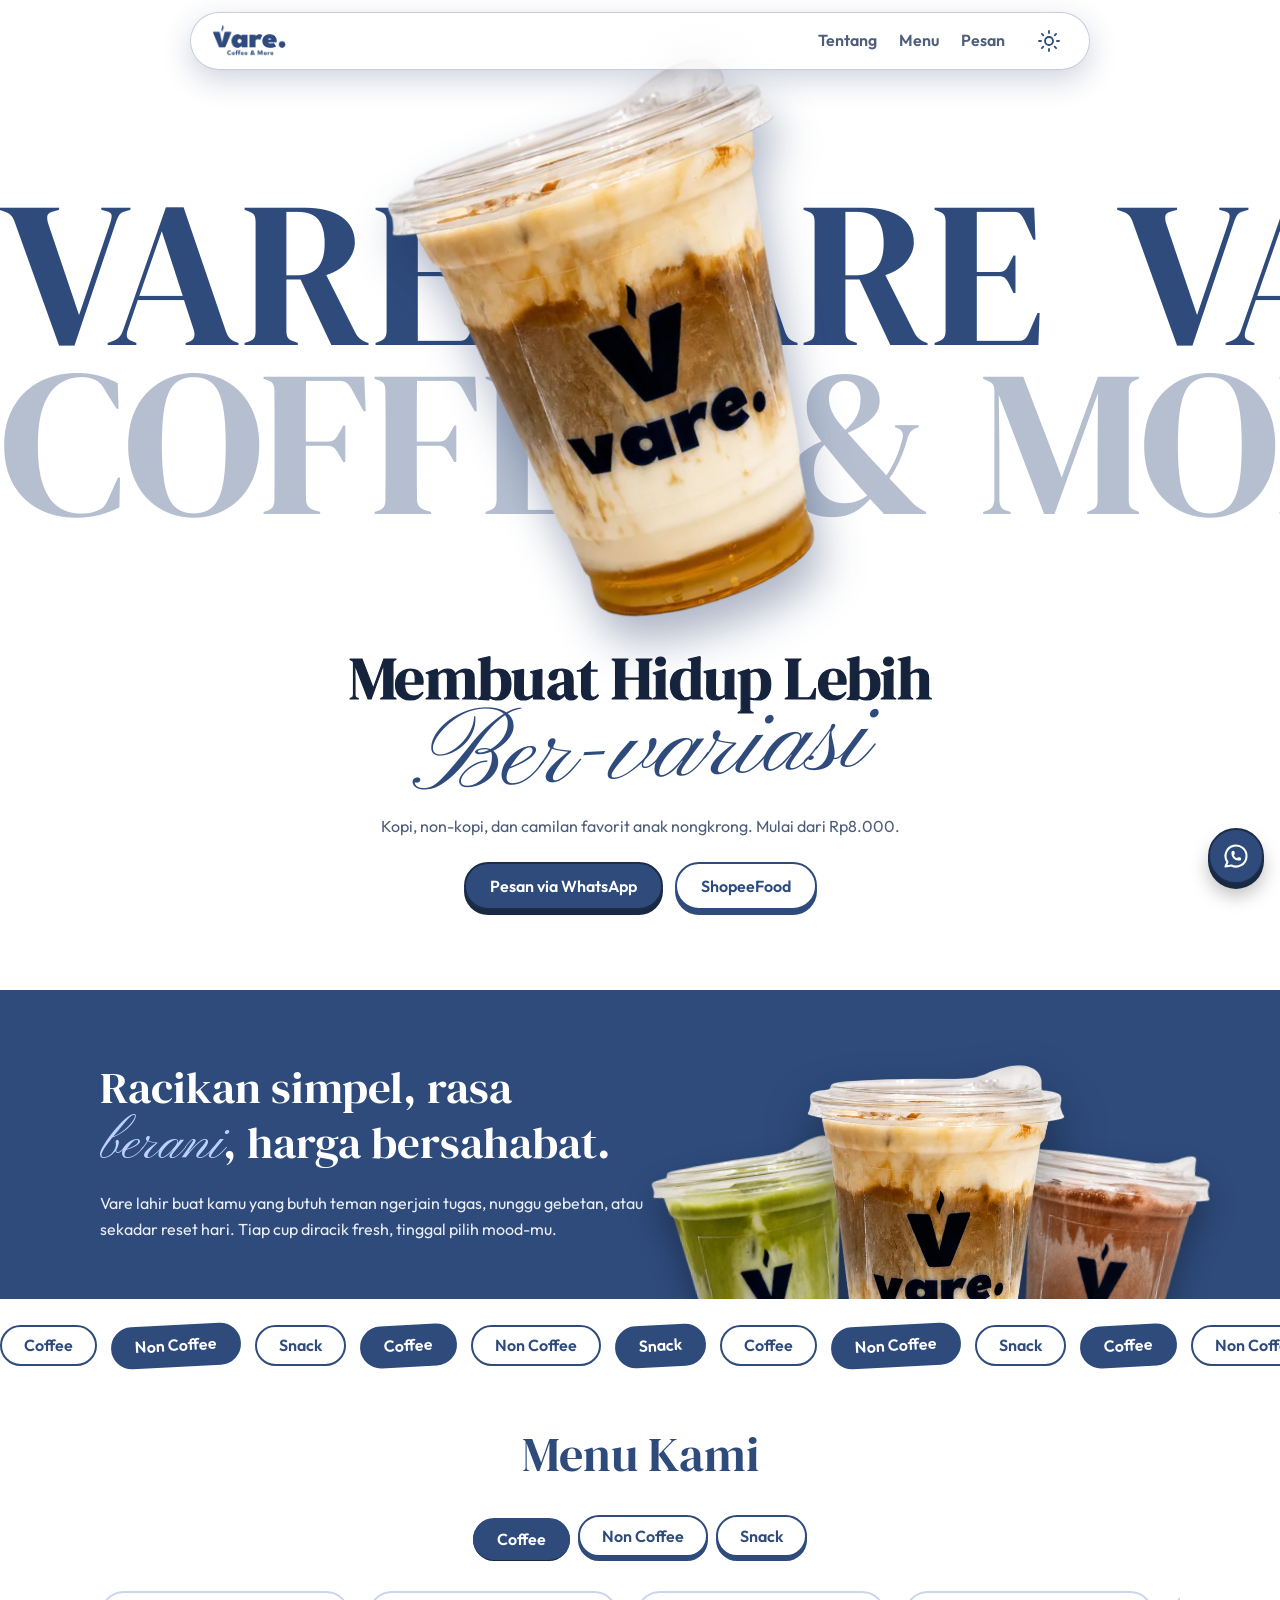
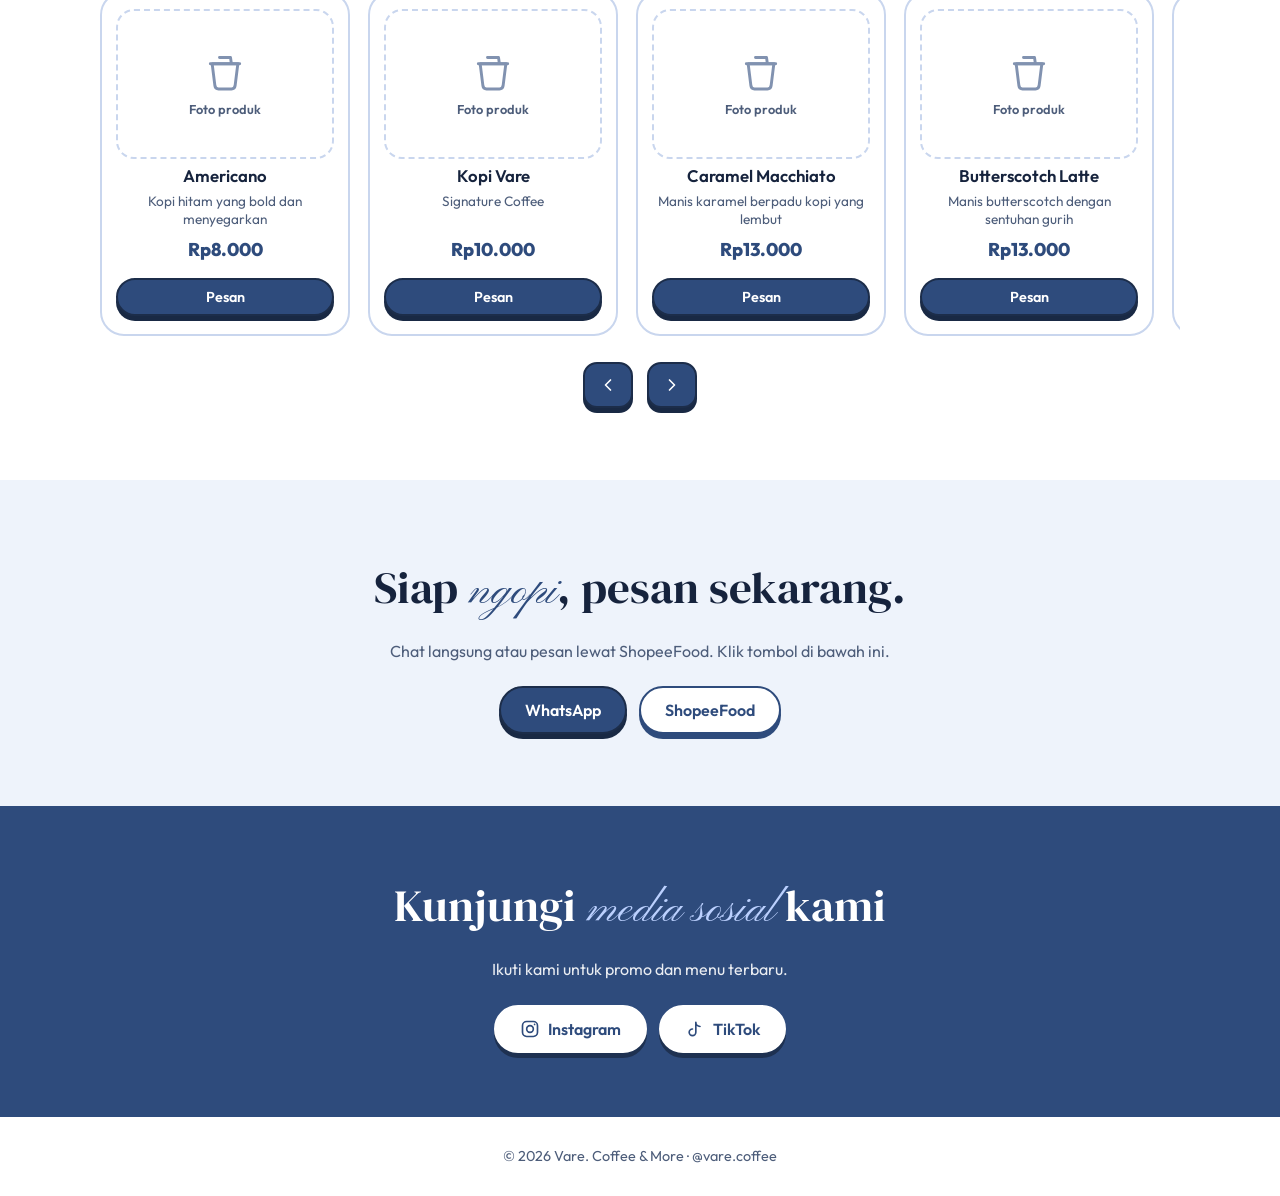
==== vare-coffee/index.html @ fc771af9 "Vare Coffee" ====
<!DOCTYPE html>
<html lang="id" data-theme="light">
<head>
<meta charset="utf-8">
<meta name="viewport" content="width=device-width, initial-scale=1, viewport-fit=cover">
<title>Vare. Coffee &amp; More</title>
<meta name="description" content="Vare. Coffee &amp; More: kopi, non-kopi, dan camilan favorit. Mulai dari Rp8.000. Pesan lewat WhatsApp atau ShopeeFood.">
<meta property="og:title" content="Vare. Coffee &amp; More"><meta property="og:description" content="Membuat hidup lebih ber-variasi. Mulai dari Rp8.000."><meta property="og:image" content="assets/img/latte.webp">
<link rel="icon" type="image/webp" href="assets/img/logo.webp">
<link rel="preconnect" href="https://fonts.googleapis.com"><link rel="preconnect" href="https://fonts.gstatic.com" crossorigin>
<link href="https://fonts.googleapis.com/css2?family=DM+Serif+Display:ital@0;1&family=Outfit:wght@400;600;800&family=Pinyon+Script&display=swap" rel="stylesheet">
<link rel="stylesheet" href="css/style.css">
</head>
<body>
<header><div class="wrap">
<a href="#top" aria-label="Vare Coffee & More, beranda"><img class="logo" src="assets/img/logo.webp" alt="Vare. Coffee &amp; More"></a>
<nav><a href="#tentang">Tentang</a><a href="#menu">Menu</a><a href="#pesan">Pesan</a>
<button id="theme" aria-label="Ganti mode gelap/terang" title="Ganti tema"><span class="ti sun"><svg viewBox="0 0 24 24" aria-hidden="true"><circle cx="12" cy="12" r="4"/><path d="M12 2v2M12 20v2M4.9 4.9l1.4 1.4M17.7 17.7l1.4 1.4M2 12h2M20 12h2M4.9 19.1l1.4-1.4M17.7 6.3l1.4-1.4"/></svg></span><span class="ti moon"><svg viewBox="0 0 24 24" aria-hidden="true"><path d="M21 12.8A9 9 0 1 1 11.2 3a7 7 0 0 0 9.8 9.8z"/></svg></span></button></nav>
</div></header>

<main id="top">
<section class="hero" aria-label="Beranda">
<div aria-hidden="true"><div class="mq"><span>Vare</span><span>Vare</span><span>Vare</span><span>Vare</span><span>Vare</span><span>Vare</span><span>Vare</span><span>Vare</span></div>
<div class="mq r"><span>Coffee</span><span>&amp; More</span><span>Coffee</span><span>&amp; More</span><span>Coffee</span><span>&amp; More</span><span>Coffee</span><span>&amp; More</span></div></div>
<div class="cupbox"><img id="heroCup" class="cup" src="assets/img/latte.webp" alt="Es kopi susu Vare dengan lapisan karamel"></div>
<h1 class="tag"><span class="b">Membuat Hidup Lebih</span><span class="script">Ber-variasi</span></h1>
<p class="sub">Kopi, non-kopi, dan camilan favorit anak nongkrong. Mulai dari Rp8.000.</p>
<div class="cta"><a class="btn" id="waHero" href="#" target="_blank" rel="noopener">Pesan via WhatsApp</a><a class="btn ghost" href="https://shopee.co.id/universal-link/now-food/shop/23348919?deep_and_deferred=1&shareChannel=copy_link" target="_blank" rel="noopener">ShopeeFood</a></div>
</section>

<section class="band" id="tentang"><div class="wrap">
<div class="rv"><h2 class="serif">Racikan simpel, rasa <span class="script">berani</span>, harga bersahabat.</h2>
<p>Vare lahir buat kamu yang butuh teman ngerjain tugas, nunggu gebetan, atau sekadar reset hari. Tiap cup diracik fresh, tinggal pilih mood-mu.</p></div>
<div class="stack rv"><img src="assets/img/matcha.webp" alt="Matcha latte" loading="lazy"><img src="assets/img/latte.webp" alt="Latte karamel" loading="lazy"><img src="assets/img/choco.webp" alt="Es coklat" loading="lazy"></div>
</div></section>

<div class="ribbon" aria-hidden="true"><div id="rib"></div></div>

<section class="menu" id="menu"><div class="wrap">
<h2 class="serif rv">Menu Kami</h2>
<div class="tabs" role="tablist" aria-label="Kategori menu" id="tabs"></div>
<div class="grid" id="grid" role="tabpanel" aria-live="polite"></div>
<div class="arrows"><button class="btn arr" id="prev" aria-label="Geser ke kiri"><svg viewBox="0 0 24 24" aria-hidden="true"><path d="M15 6l-6 6 6 6"/></svg></button><button class="btn arr" id="next" aria-label="Geser ke kanan"><svg viewBox="0 0 24 24" aria-hidden="true"><path d="M9 6l6 6-6 6"/></svg></button></div>
</div></section>

<section class="order" id="pesan"><div class="wrap rv">
<h2 class="serif">Siap <span class="script">ngopi</span>, pesan sekarang.</h2>
<p style="color:var(--mut);margin-bottom:22px">Chat langsung atau pesan lewat ShopeeFood. Klik tombol di bawah ini.</p>
<div class="cta"><a class="btn" id="waOrder" href="#" target="_blank" rel="noopener">WhatsApp</a><a class="btn ghost" href="https://shopee.co.id/universal-link/now-food/shop/23348919?deep_and_deferred=1&shareChannel=copy_link" target="_blank" rel="noopener">ShopeeFood</a></div>
</div></section>
<section class="social"><div class="wrap rv"><h2 class="serif">Kunjungi <span class="script">media sosial</span> kami</h2><p>Ikuti kami untuk promo dan menu terbaru.</p>
<div class="cta"><a class="btn ghost" href="https://www.instagram.com/vare.coffee?vrfl=NjV4NnVjeDljdmRl" target="_blank" rel="noopener"><svg viewBox="0 0 24 24" aria-hidden="true"><rect x="3" y="3" width="18" height="18" rx="5"/><circle cx="12" cy="12" r="4"/><path d="M17.5 6.5h.01"/></svg>Instagram</a><a class="btn ghost" href="https://www.tiktok.com/@vare.coffee?is_from_webapp=1&amp;sender_device=pc" target="_blank" rel="noopener"><svg viewBox="0 0 24 24" aria-hidden="true"><path d="M9 12a4 4 0 1 0 4 4V4a5 5 0 0 0 5 5"/></svg>TikTok</a></div>
</div></section>
</main>

<footer><div class="wrap">© <span id="yr"></span> Vare. Coffee &amp; More · @vare.coffee</div></footer>
<a class="fab" id="waFab" href="#" target="_blank" rel="noopener" aria-label="Chat WhatsApp"><svg viewBox="0 0 24 24" aria-hidden="true"><path d="M3 21l1.65-3.8a9 9 0 1 1 3.4 2.9L3 21"/><path d="M9 10a.5.5 0 0 0 1 0V9a.5.5 0 0 0-1 0v1a5 5 0 0 0 5 5h1a.5.5 0 0 0 0-1h-1a.5.5 0 0 0 0 1"/></svg></a>


<script type="module" src="js/main.js"></script>
</body>
</html>
---- vare-coffee/css/style.css ----
:root{--bg:#fff;--bg2:#eef3fb;--tx:#16233d;--mut:#4d5d7a;--pri:#2e4b7c;--on-pri:#fff;--sec:#dbe6fa;--card:#fff;--ln:#c9d6ee;--blob:#dbe6fa;--band:#2e4b7c;--on-band:#fff;--hl:#bcd1ff;box-sizing:border-box;padding-top:env(safe-area-inset-top,0px);padding-bottom:env(safe-area-inset-bottom,0px);color-scheme:light}
@media(prefers-color-scheme:dark){:root:not([data-theme="light"]){--bg:#0b1424;--bg2:#101c33;--tx:#e9effb;--mut:#a9b9d6;--pri:#9dbcff;--on-pri:#0b1424;--sec:#1b2e52;--card:#13213b;--ln:#27406b;--blob:#1b2e52;--band:#16294c;--on-band:#fff;--hl:#9dbcff;color-scheme:dark}}
:root[data-theme="dark"]{--bg:#0b1424;--bg2:#101c33;--tx:#e9effb;--mut:#a9b9d6;--pri:#9dbcff;--on-pri:#0b1424;--sec:#1b2e52;--card:#13213b;--ln:#27406b;--blob:#1b2e52;--band:#16294c;--on-band:#fff;--hl:#9dbcff;color-scheme:dark}
*,*::before,*::after{box-sizing:border-box;margin:0}
html{scroll-behavior:smooth;scroll-padding-top:calc(84px + env(safe-area-inset-top,0px))}
body{background:var(--bg);color:var(--tx);font:400 1rem/1.6 Outfit,system-ui,sans-serif;overflow-x:hidden;transition:background .4s,color .4s}
img{max-width:100%;display:block}
a{color:inherit}
:focus-visible{outline:3px solid var(--pri);outline-offset:3px;border-radius:8px}
.serif{font-family:"DM Serif Display",Georgia,serif;font-weight:400}
.script{font-family:"Pinyon Script","Brush Script MT",cursive;color:var(--pri)}
.wrap{max-width:1120px;margin:0 auto;padding:0 20px}
.btn{display:inline-flex;align-items:center;justify-content:center;gap:8px;border:2px solid color-mix(in srgb,var(--pri) 60%,#000);background:var(--pri);color:var(--on-pri);padding:12px 24px;border-radius:999px;font:600 1rem Outfit,sans-serif;text-decoration:none;cursor:pointer;box-shadow:0 5px 0 color-mix(in srgb,var(--pri) 55%,#000);transition:transform .12s,box-shadow .12s}
.btn:hover{transform:translateY(-2px);box-shadow:0 7px 0 color-mix(in srgb,var(--pri) 55%,#000)}
.btn:active{transform:translateY(4px);box-shadow:0 1px 0 color-mix(in srgb,var(--pri) 55%,#000)}
.btn.ghost{background:var(--card);color:var(--pri);border-color:var(--pri);box-shadow:0 5px 0 var(--pri)}
.btn.ghost:hover{box-shadow:0 7px 0 var(--pri)}
.btn.ghost:active{box-shadow:0 1px 0 var(--pri)}
.btn svg{width:20px;height:20px;fill:none;stroke:currentColor;stroke-width:2;stroke-linecap:round;stroke-linejoin:round}
.btn.sm{padding:8px 16px;font-size:.9rem}
header{position:fixed;top:calc(12px + env(safe-area-inset-top,0px));left:50%;translate:-50% 0;z-index:40;width:min(900px,calc(100% - 24px));border-radius:999px;background:color-mix(in srgb,var(--bg) 40%,transparent);backdrop-filter:blur(18px) saturate(170%);-webkit-backdrop-filter:blur(18px) saturate(170%);border:1px solid color-mix(in srgb,var(--pri) 28%,transparent);box-shadow:0 10px 30px rgba(20,40,90,.2),inset 0 1px 0 rgba(255,255,255,.45)}
header .wrap{display:flex;align-items:center;justify-content:space-between;height:56px;gap:12px;padding:0 18px 0 22px}
.logo{height:32px;width:auto}
:root[data-theme="dark"] .logo{filter:brightness(0) invert(1) opacity(.92)}
nav{display:flex;gap:22px;align-items:center}
nav a{text-decoration:none;font-weight:600;color:var(--mut)}
nav a:hover{color:var(--pri)}
#theme{position:relative;width:44px;height:44px;border:0;border-radius:50%;background:transparent;color:var(--pri);cursor:pointer;overflow:hidden}
#theme .ti{position:absolute;inset:0;display:grid;place-items:center;transition:transform .55s cubic-bezier(.5,-.4,.3,1.4),opacity .4s}
#theme svg{width:24px;height:24px;fill:none;stroke:currentColor;stroke-width:1.8;stroke-linecap:round;stroke-linejoin:round}
.sun{transform:translateY(0) rotate(0);transition-delay:.18s!important}.moon{transform:translateY(130%);transition-delay:0s!important}
:root[data-theme="dark"] .sun{transform:translateY(130%) rotate(-80deg);transition-delay:0s!important}
:root[data-theme="dark"] .moon{transform:translateY(0);transition-delay:.18s!important}
@media(max-width:640px){nav a{display:none}}
.hero{position:relative;text-align:center;padding:calc(96px + max(0px,0.665*min(400px,80vw) - 0.85*clamp(5rem,20vw,13rem))) 0 80px;overflow:hidden}
.mq{display:flex;width:max-content;animation:mq 28s linear infinite;font:400 clamp(5rem,20vw,13rem)/.85 "DM Serif Display",serif;color:var(--pri);text-transform:uppercase;white-space:nowrap;user-select:none}
.mq.r{animation-direction:reverse;margin-top:-.04em;opacity:.35}
.mq span{padding-right:.35em}
@keyframes mq{to{transform:translateX(-50%)}}
.cupbox{position:relative;width:min(400px,80vw);margin:calc(-0.85*clamp(5rem,20vw,13rem) - 0.665*min(400px,80vw)) auto 0}
.cup{position:relative;z-index:1;rotate:-18deg;animation:fl 5s ease-in-out infinite;transition:transform .15s;filter:drop-shadow(0 26px 22px rgba(20,40,90,.35))}
@keyframes fl{50%{translate:0 -14px}}
.tag{margin:34px auto 12px;max-width:760px;display:flex;flex-direction:column;align-items:center;line-height:1;font-weight:400}
.tag .b{font:400 clamp(2rem,7.6vw,3.8rem)/1.05 "DM Serif Display",Georgia,serif;letter-spacing:-.01em;color:var(--tx);-webkit-text-stroke:1.2px currentColor}
.tag .script{font-size:clamp(3.4rem,15vw,7rem);line-height:.9;margin-top:-.08em;transform:rotate(-3deg)}
.hero p.sub{color:var(--mut);max-width:520px;margin:0 auto 22px}
.cta{display:flex;gap:12px;justify-content:center;flex-wrap:wrap}
.band{position:relative;z-index:3;background:var(--band);color:var(--on-band);padding:72px 0 0}
.band .wrap>div:first-child{padding-bottom:56px}
.band .wrap{display:grid;gap:32px;grid-template-columns:1fr;align-items:center}
@media(min-width:760px){.band .wrap{grid-template-columns:1.2fr 1fr}}
.band h2{font-size:clamp(1.8rem,5vw,2.8rem);line-height:1.15}
.band .script{color:var(--hl);font-size:1.25em}
.band p{margin-top:14px;opacity:.9}
.stack{--h:min(46vw,260px);translate:0 calc(var(--h)*-.1);display:flex;align-items:flex-end;justify-content:center;margin:calc(var(--h)*.3 + 20px) 0 calc(var(--h)*-.5)}
.stack img{flex:none;height:var(--h);width:auto;max-width:none;margin-left:calc(var(--h)*-.2);transform-origin:50% 100%;filter:drop-shadow(0 18px 18px rgba(0,0,0,.35));transition:transform .35s cubic-bezier(.3,1.5,.5,1)}
.stack img:first-child{margin-left:0}
.stack img:nth-child(1){transform:rotate(-8deg)}.stack img:nth-child(2){position:relative;z-index:2;transform:scale(1.3)}.stack img:nth-child(3){transform:rotate(8deg)}
.stack img:hover{transform:translateY(-14px) rotate(0) scale(1.1);z-index:3}
.stack img:nth-child(2):hover{transform:translateY(-14px) scale(1.38)}
@media(min-width:760px){.stack{align-self:end;margin-top:0}}
.ribbon{position:relative;z-index:4;background:var(--bg);overflow:hidden;padding:26px 0}
.ribbon div{display:flex;gap:14px;width:max-content;animation:mq 22s linear infinite}
.ribbon span{border:2px solid var(--pri);border-radius:999px;padding:6px 22px;font-weight:600;color:var(--pri);white-space:nowrap}
.ribbon span:nth-child(even){background:var(--pri);color:var(--on-pri);transform:rotate(-3deg)}
section.menu{position:relative;z-index:4;background:var(--bg);padding:24px 0 72px}
.menu h2{text-align:center;font-size:clamp(2rem,6vw,3rem);color:var(--pri)}
.tabs{display:flex;gap:8px;justify-content:center;flex-wrap:nowrap;margin:22px 0 22px}
.tab{border:2px solid var(--pri);background:var(--card);color:var(--pri);border-radius:999px;padding:9px clamp(12px,3.6vw,22px);font:600 clamp(.82rem,3.6vw,1rem) Outfit,sans-serif;white-space:nowrap;cursor:pointer;box-shadow:0 4px 0 var(--pri);transition:.15s}
.tab[aria-selected="true"]{background:var(--pri);color:var(--on-pri);transform:translateY(3px);box-shadow:0 1px 0 color-mix(in srgb,var(--pri) 55%,#000)}
.grid{display:flex;gap:18px;overflow-x:auto;scroll-snap-type:x mandatory;scroll-behavior:smooth;padding:12px 4px 20px;scrollbar-width:none;-webkit-overflow-scrolling:touch}
.grid::-webkit-scrollbar{display:none}
.grid .card{flex:0 0 clamp(210px,72vw,250px);scroll-snap-align:start}
.grid .empty{flex:1}
.arrows{display:flex;gap:14px;justify-content:center;margin-top:6px}
.btn.arr{width:50px;height:46px;padding:0;border-radius:14px}
.btn.arr:disabled{opacity:.4;pointer-events:none}
.card{display:flex;flex-direction:column;align-items:center;text-align:center;gap:6px;background:var(--card);border:2px solid var(--ln);border-radius:24px;padding:16px 14px 18px;transition:transform .25s,border-color .25s}
.card:hover{transform:translateY(-6px) rotate(-.6deg);border-color:var(--pri)}
.thumb{position:relative;width:100%;height:150px;overflow:hidden;display:flex;flex-direction:column;align-items:center;justify-content:center;gap:6px;font:600 .8rem Outfit,sans-serif;color:var(--mut)}
.thumb img{position:absolute;inset:0;width:100%;height:100%;object-fit:contain;filter:drop-shadow(0 10px 10px rgba(20,40,90,.25));transition:transform .3s}
.thumb svg{width:44px;height:44px;fill:none;stroke:var(--pri);stroke-width:1.6;stroke-linecap:round;stroke-linejoin:round;opacity:.6}
.card:hover .thumb img{transform:scale(1.06) rotate(-3deg)}
.thumb.ph{border:2px dashed var(--ln);border-radius:18px}
.card h3{font:600 1.05rem Outfit,sans-serif}
.card p{font-size:.85rem;color:var(--mut);line-height:1.35;flex:1}
.card .btn{width:100%;margin-top:8px}
.row{display:flex;align-items:center;justify-content:space-between;gap:8px}
.price{font-weight:800;color:var(--pri);font-size:1.15rem}
.sold{opacity:.55}
.empty{text-align:center;color:var(--mut);grid-column:1/-1}
.order{background:var(--bg2);padding:72px 0;text-align:center}
.order h2,.social h2{font-size:clamp(1.8rem,5vw,2.8rem);margin-bottom:10px}
.social{background:var(--band);color:var(--on-band);padding:64px 0;text-align:center}
.social .script{color:var(--hl)}
.social p{opacity:.9;margin-bottom:22px}
.social .btn{background:#fff;color:#2e4b7c;border-color:#fff;box-shadow:0 5px 0 rgba(0,0,0,.35)}
.social .btn:hover{box-shadow:0 7px 0 rgba(0,0,0,.35)}
.social .btn:active{box-shadow:0 1px 0 rgba(0,0,0,.35)}
footer{padding:28px 0;text-align:center;color:var(--mut);font-size:.9rem}
footer button{background:none;border:0;color:var(--mut);text-decoration:underline;cursor:pointer;font:inherit}
.fab{position:fixed;right:max(16px,env(safe-area-inset-right,0px));bottom:max(16px,env(safe-area-inset-bottom,0px));z-index:30;width:56px;height:56px;border-radius:50%;background:var(--pri);color:var(--on-pri);border:2px solid color-mix(in srgb,var(--pri) 60%,#000);display:grid;place-items:center;text-decoration:none;box-shadow:0 5px 0 color-mix(in srgb,var(--pri) 55%,#000),0 12px 18px rgba(0,0,0,.25);animation:pu 2.4s infinite}.fab svg{width:28px;height:28px;fill:none;stroke:currentColor;stroke-width:1.8;stroke-linecap:round;stroke-linejoin:round}
@keyframes pu{50%{transform:scale(1.08)}}
.rv{opacity:0;transform:translateY(28px);transition:opacity .7s,transform .7s}.rv.in{opacity:1;transform:none}
dialog{width:min(720px,94vw);max-height:88vh;overflow:auto;border:2px solid var(--pri);border-radius:24px;background:var(--bg);color:var(--tx);padding:22px}
dialog::backdrop{background:rgba(5,12,30,.6)}
.adm-row{display:grid;grid-template-columns:1.4fr .8fr 1fr auto auto;gap:6px;margin-bottom:8px;align-items:center}
@media(max-width:600px){.adm-row{grid-template-columns:1fr 1fr}}
input,select{font:inherit;padding:8px 10px;border-radius:10px;border:2px solid var(--ln);background:var(--card);color:var(--tx);min-width:0}
.msg{margin:10px 0;color:var(--mut);font-size:.9rem}
@media(prefers-reduced-motion:reduce){*{animation:none!important;transition:none!important;scroll-behavior:auto!important}.rv{opacity:1;transform:none}}
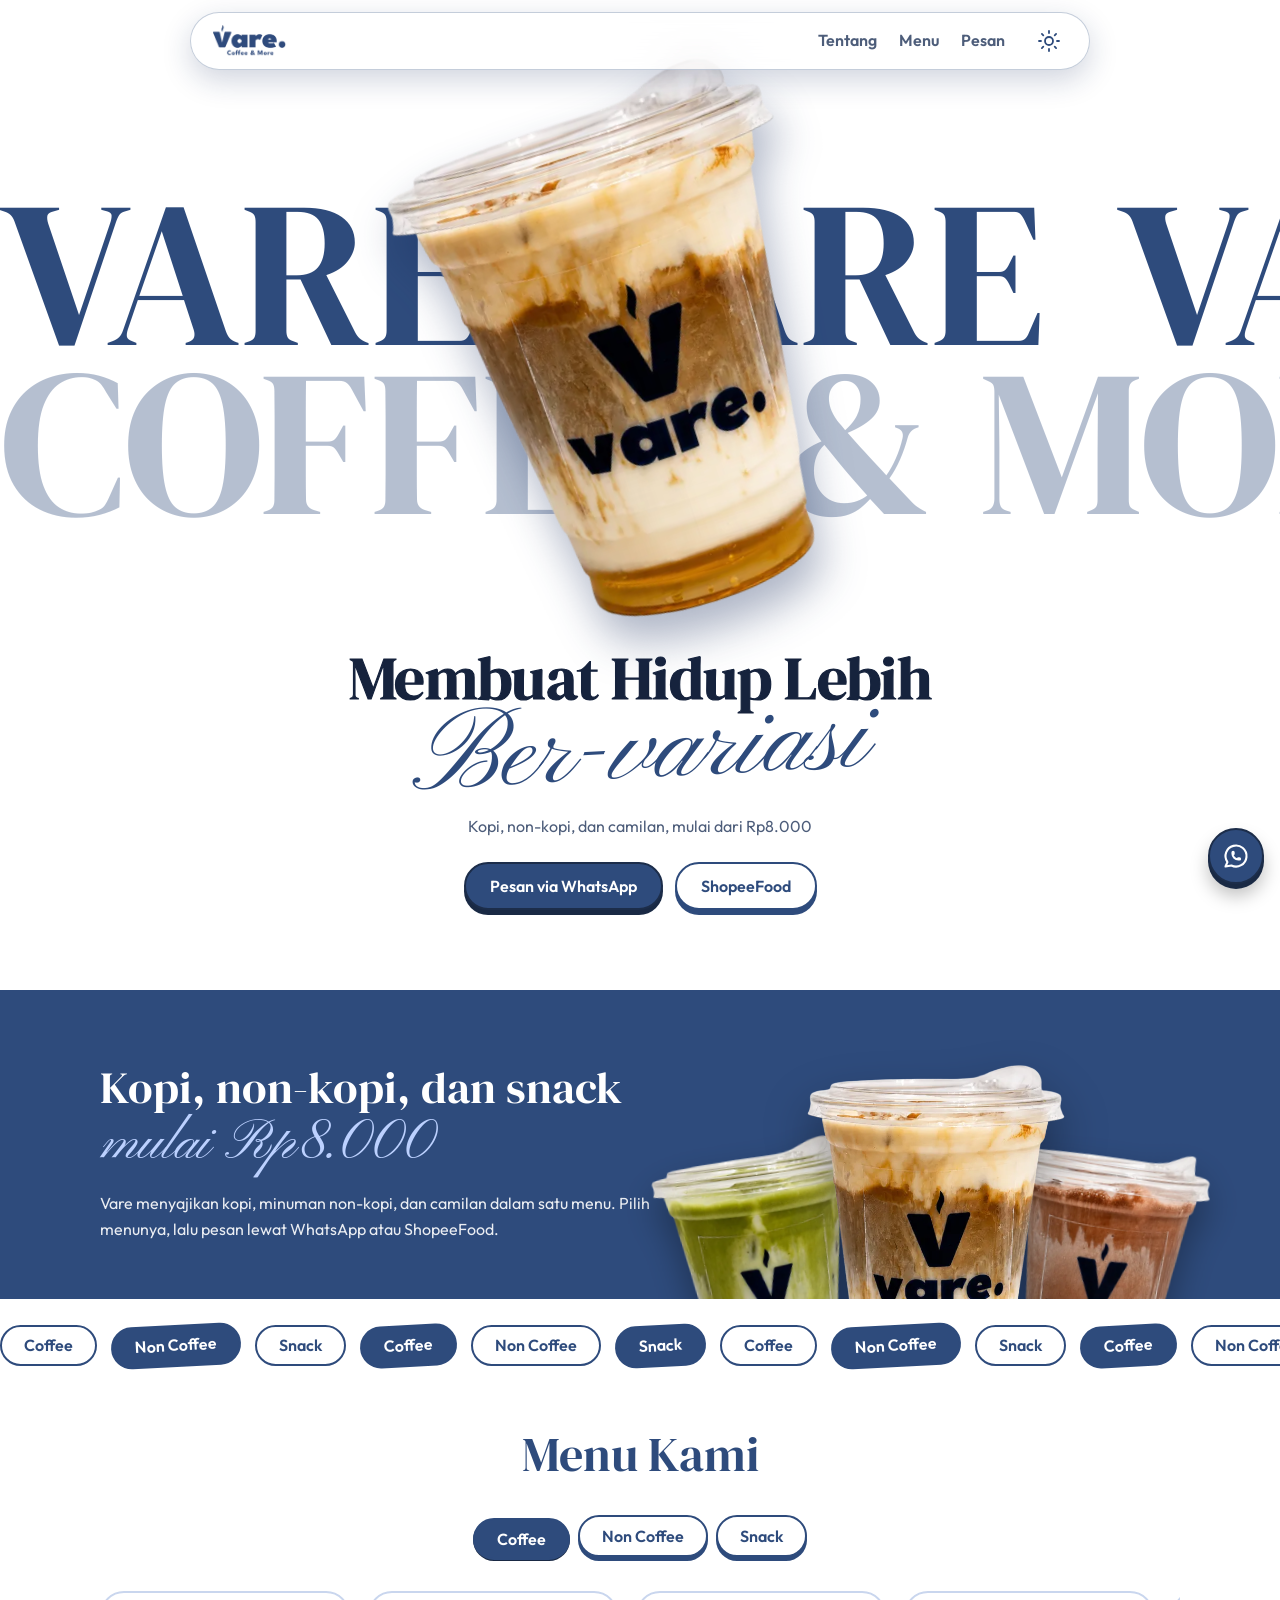
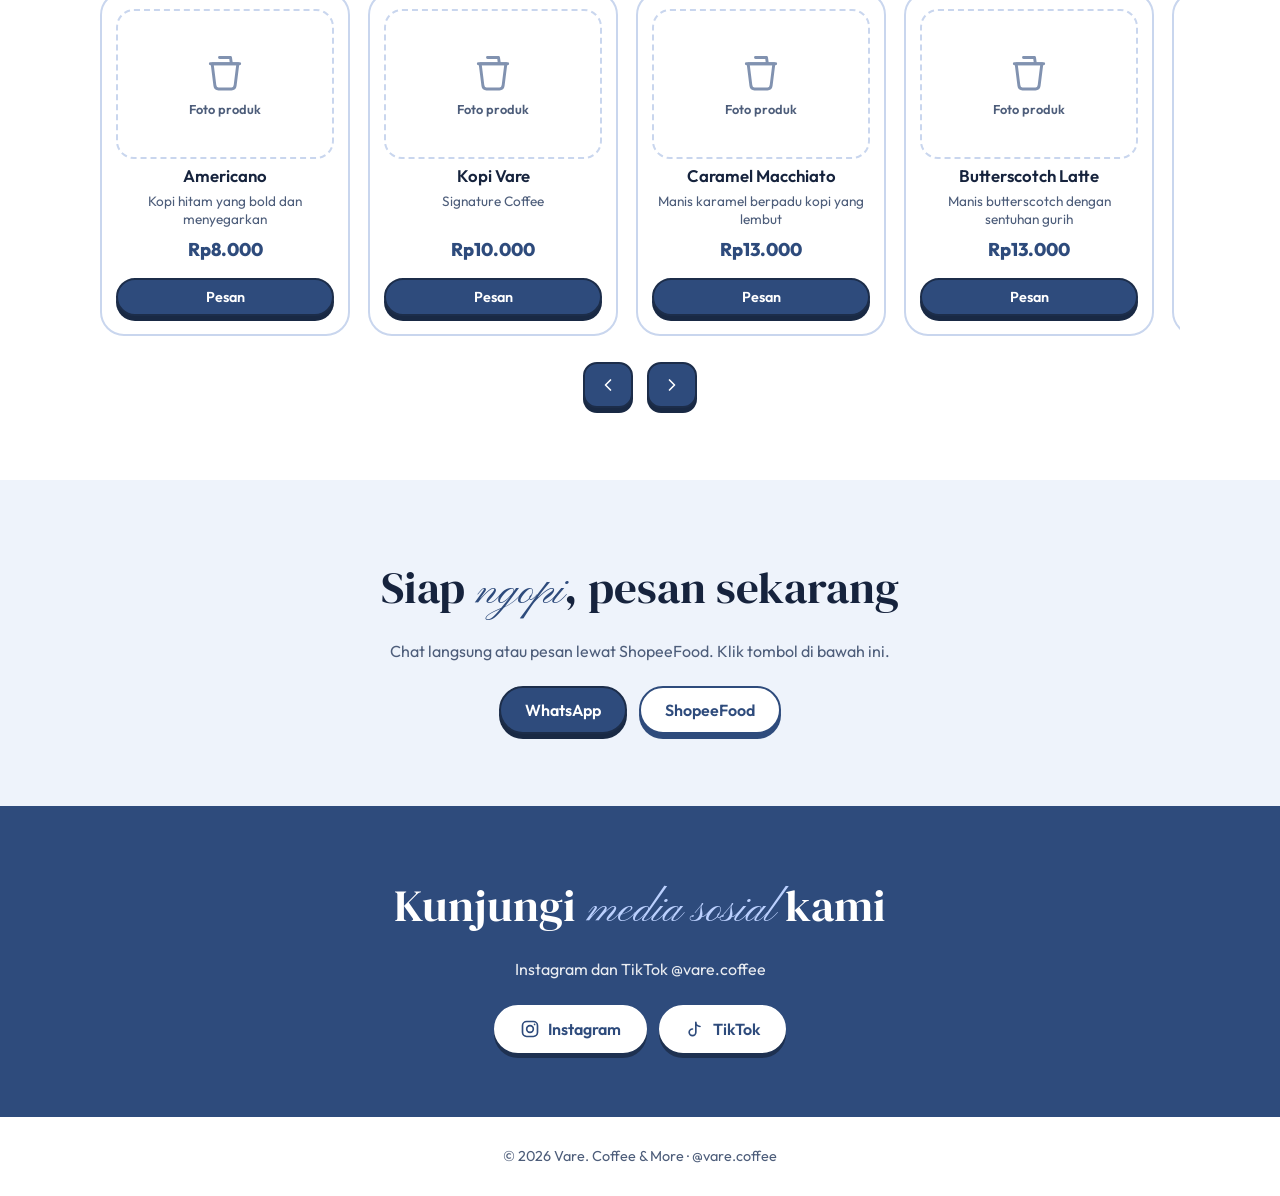
==== commit 33c2e83b: "Add files via upload" ====
--- a/vare-coffee/index.html
+++ b/vare-coffee/index.html
@@ -24,13 +24,13 @@
 <div class="mq r"><span>Coffee</span><span>&amp; More</span><span>Coffee</span><span>&amp; More</span><span>Coffee</span><span>&amp; More</span><span>Coffee</span><span>&amp; More</span></div></div>
 <div class="cupbox"><img id="heroCup" class="cup" src="assets/img/latte.webp" alt="Es kopi susu Vare dengan lapisan karamel"></div>
 <h1 class="tag"><span class="b">Membuat Hidup Lebih</span><span class="script">Ber-variasi</span></h1>
-<p class="sub">Kopi, non-kopi, dan camilan favorit anak nongkrong. Mulai dari Rp8.000.</p>
+<p class="sub">Kopi, non-kopi, dan camilan, mulai dari Rp8.000</p>
 <div class="cta"><a class="btn" id="waHero" href="#" target="_blank" rel="noopener">Pesan via WhatsApp</a><a class="btn ghost" href="https://shopee.co.id/universal-link/now-food/shop/23348919?deep_and_deferred=1&shareChannel=copy_link" target="_blank" rel="noopener">ShopeeFood</a></div>
 </section>
 
 <section class="band" id="tentang"><div class="wrap">
-<div class="rv"><h2 class="serif">Racikan simpel, rasa <span class="script">berani</span>, harga bersahabat.</h2>
-<p>Vare lahir buat kamu yang butuh teman ngerjain tugas, nunggu gebetan, atau sekadar reset hari. Tiap cup diracik fresh, tinggal pilih mood-mu.</p></div>
+<div class="rv"><h2 class="serif">Kopi, non-kopi, dan snack <span class="script">mulai Rp8.000</span></h2>
+<p>Vare menyajikan kopi, minuman non-kopi, dan camilan dalam satu menu. Pilih menunya, lalu pesan lewat WhatsApp atau ShopeeFood.</p></div>
 <div class="stack rv"><img src="assets/img/matcha.webp" alt="Matcha latte" loading="lazy"><img src="assets/img/latte.webp" alt="Latte karamel" loading="lazy"><img src="assets/img/choco.webp" alt="Es coklat" loading="lazy"></div>
 </div></section>
 
@@ -44,11 +44,11 @@
 </div></section>
 
 <section class="order" id="pesan"><div class="wrap rv">
-<h2 class="serif">Siap <span class="script">ngopi</span>, pesan sekarang.</h2>
+<h2 class="serif">Siap <span class="script">ngopi</span>, pesan sekarang</h2>
 <p style="color:var(--mut);margin-bottom:22px">Chat langsung atau pesan lewat ShopeeFood. Klik tombol di bawah ini.</p>
 <div class="cta"><a class="btn" id="waOrder" href="#" target="_blank" rel="noopener">WhatsApp</a><a class="btn ghost" href="https://shopee.co.id/universal-link/now-food/shop/23348919?deep_and_deferred=1&shareChannel=copy_link" target="_blank" rel="noopener">ShopeeFood</a></div>
 </div></section>
-<section class="social"><div class="wrap rv"><h2 class="serif">Kunjungi <span class="script">media sosial</span> kami</h2><p>Ikuti kami untuk promo dan menu terbaru.</p>
+<section class="social"><div class="wrap rv"><h2 class="serif">Kunjungi <span class="script">media sosial</span> kami</h2><p>Instagram dan TikTok @vare.coffee</p>
 <div class="cta"><a class="btn ghost" href="https://www.instagram.com/vare.coffee?vrfl=NjV4NnVjeDljdmRl" target="_blank" rel="noopener"><svg viewBox="0 0 24 24" aria-hidden="true"><rect x="3" y="3" width="18" height="18" rx="5"/><circle cx="12" cy="12" r="4"/><path d="M17.5 6.5h.01"/></svg>Instagram</a><a class="btn ghost" href="https://www.tiktok.com/@vare.coffee?is_from_webapp=1&amp;sender_device=pc" target="_blank" rel="noopener"><svg viewBox="0 0 24 24" aria-hidden="true"><path d="M9 12a4 4 0 1 0 4 4V4a5 5 0 0 0 5 5"/></svg>TikTok</a></div>
 </div></section>
 </main>
